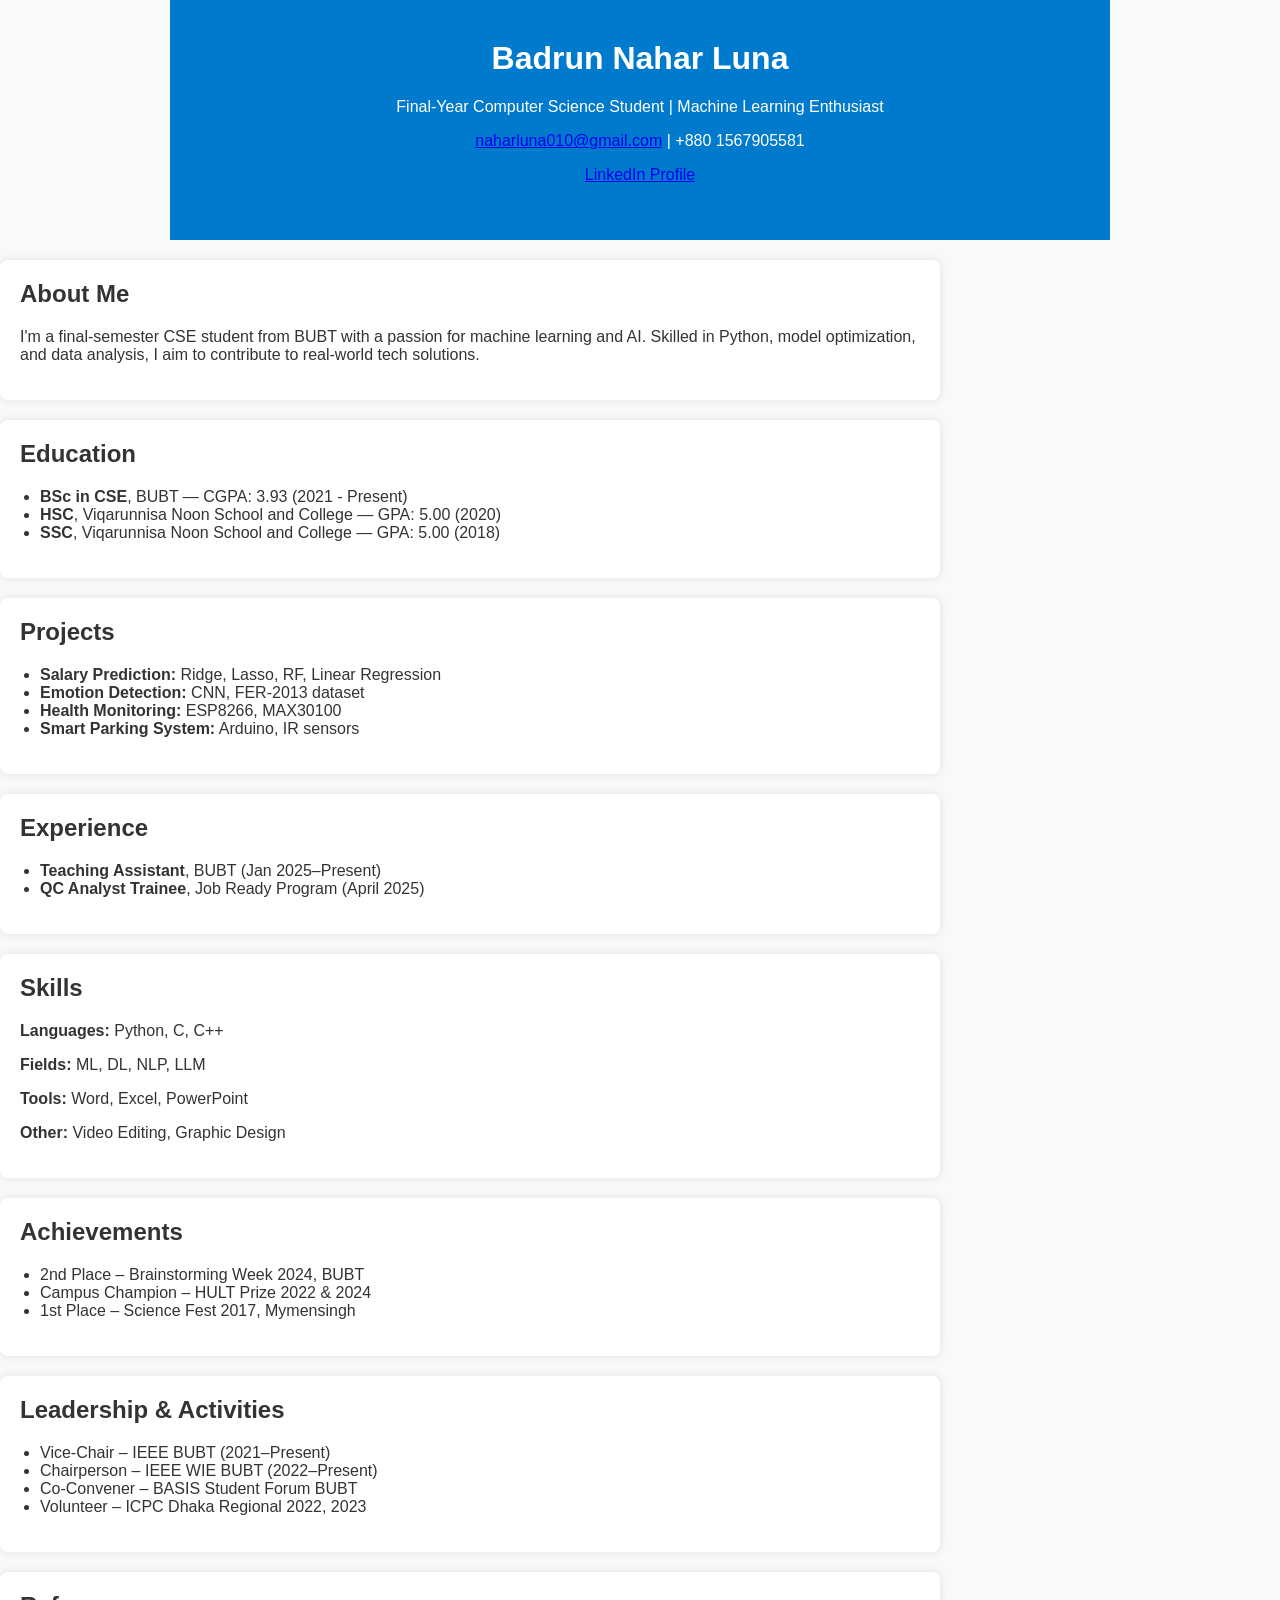
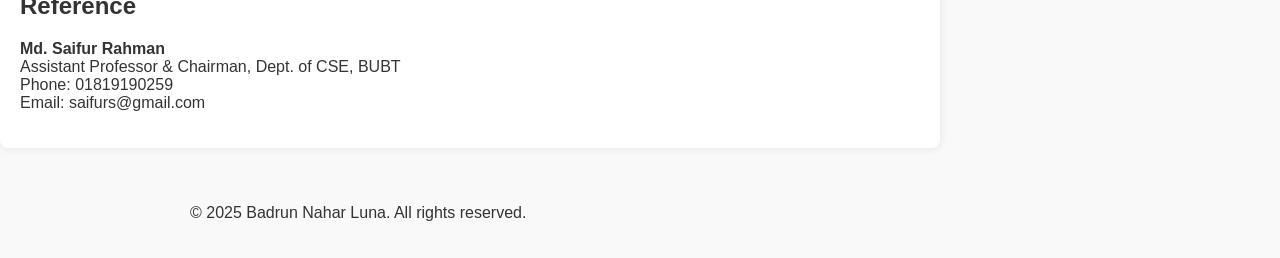
==== luna_portfolio.html @ e0781e16 "Add files via upload" ====
<!DOCTYPE html>
<html lang="en">
<head>
  <meta charset="UTF-8">
  <meta name="viewport" content="width=device-width, initial-scale=1.0">
  <title>Badrun Nahar Luna | ML Enthusiast</title>
  <style>
    body { font-family: Arial, sans-serif; margin: 0; padding: 0; background: #f9f9f9; color: #333; }
    header, section, footer { padding: 20px; max-width: 900px; margin: auto; }
    header { background: #007acc; color: white; text-align: center; padding: 40px 20px; }
    h1, h2 { margin-top: 0; }
    nav a { margin-right: 15px; color: #007acc; text-decoration: none; font-weight: bold; }
    section { background: white; margin: 20px 0; border-radius: 8px; box-shadow: 0 0 10px rgba(0,0,0,0.1); }
    ul { padding-left: 20px; }
  </style>
</head>
<body>

<header>
  <h1>Badrun Nahar Luna</h1>
  <p>Final-Year Computer Science Student | Machine Learning Enthusiast</p>
  <p><a href="mailto:naharluna010@gmail.com">naharluna010@gmail.com</a> | +880 1567905581</p>
  <p><a href="https://www.linkedin.com/in/badrun-nahar-luna-47a24b1b1" target="_blank">LinkedIn Profile</a></p>
</header>

<section>
  <h2>About Me</h2>
  <p>I'm a final-semester CSE student from BUBT with a passion for machine learning and AI. Skilled in Python, model optimization, and data analysis, I aim to contribute to real-world tech solutions.</p>
</section>

<section>
  <h2>Education</h2>
  <ul>
    <li><strong>BSc in CSE</strong>, BUBT — CGPA: 3.93 (2021 - Present)</li>
    <li><strong>HSC</strong>, Viqarunnisa Noon School and College — GPA: 5.00 (2020)</li>
    <li><strong>SSC</strong>, Viqarunnisa Noon School and College — GPA: 5.00 (2018)</li>
  </ul>
</section>

<section>
  <h2>Projects</h2>
  <ul>
    <li><strong>Salary Prediction:</strong> Ridge, Lasso, RF, Linear Regression</li>
    <li><strong>Emotion Detection:</strong> CNN, FER-2013 dataset</li>
    <li><strong>Health Monitoring:</strong> ESP8266, MAX30100</li>
    <li><strong>Smart Parking System:</strong> Arduino, IR sensors</li>
  </ul>
</section>

<section>
  <h2>Experience</h2>
  <ul>
    <li><strong>Teaching Assistant</strong>, BUBT (Jan 2025–Present)</li>
    <li><strong>QC Analyst Trainee</strong>, Job Ready Program (April 2025)</li>
  </ul>
</section>

<section>
  <h2>Skills</h2>
  <p><strong>Languages:</strong> Python, C, C++</p>
  <p><strong>Fields:</strong> ML, DL, NLP, LLM</p>
  <p><strong>Tools:</strong> Word, Excel, PowerPoint</p>
  <p><strong>Other:</strong> Video Editing, Graphic Design</p>
</section>

<section>
  <h2>Achievements</h2>
  <ul>
    <li>2nd Place – Brainstorming Week 2024, BUBT</li>
    <li>Campus Champion – HULT Prize 2022 & 2024</li>
    <li>1st Place – Science Fest 2017, Mymensingh</li>
  </ul>
</section>

<section>
  <h2>Leadership & Activities</h2>
  <ul>
    <li>Vice-Chair – IEEE BUBT (2021–Present)</li>
    <li>Chairperson – IEEE WIE BUBT (2022–Present)</li>
    <li>Co-Convener – BASIS Student Forum BUBT</li>
    <li>Volunteer – ICPC Dhaka Regional 2022, 2023</li>
  </ul>
</section>

<section>
  <h2>Reference</h2>
  <p><strong>Md. Saifur Rahman</strong><br>
  Assistant Professor & Chairman, Dept. of CSE, BUBT<br>
  Phone: 01819190259<br>
  Email: saifurs@gmail.com</p>
</section>

<footer>
  <p>&copy; 2025 Badrun Nahar Luna. All rights reserved.</p>
</footer>

</body>
</html>
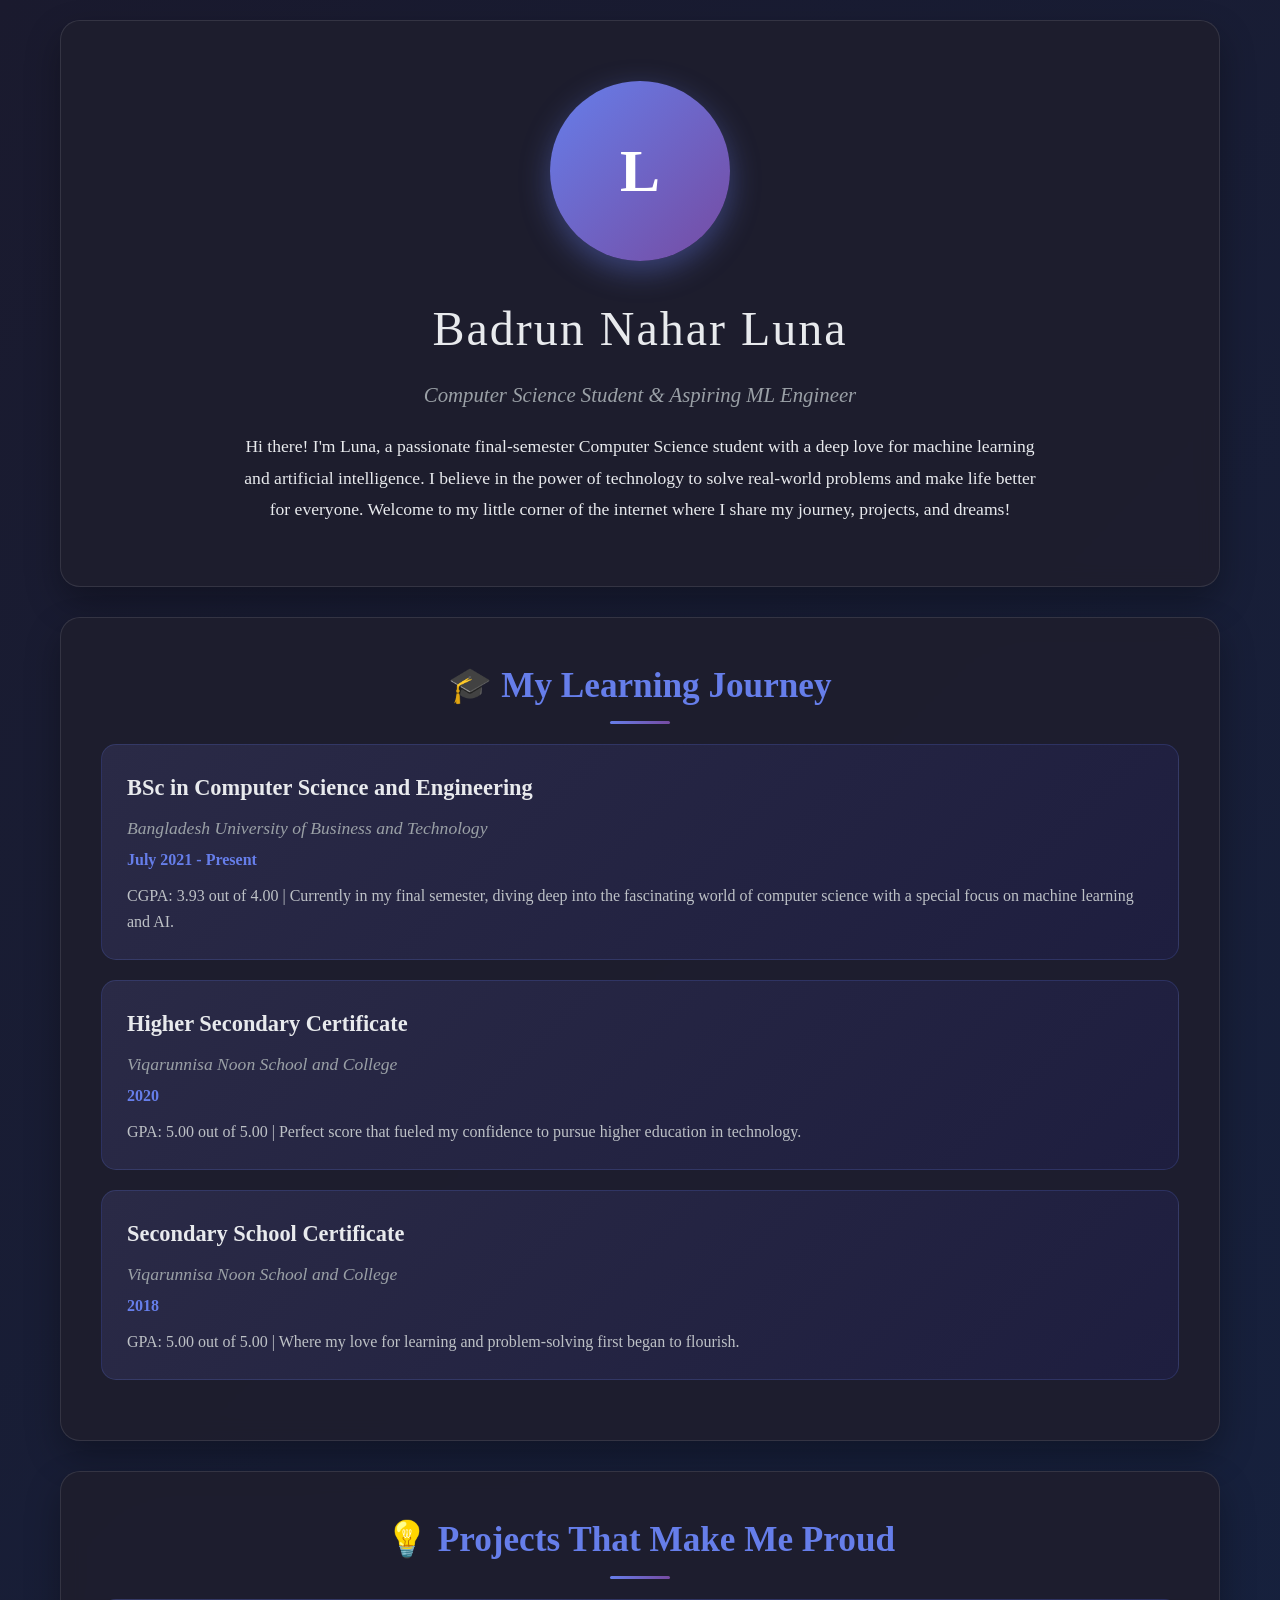
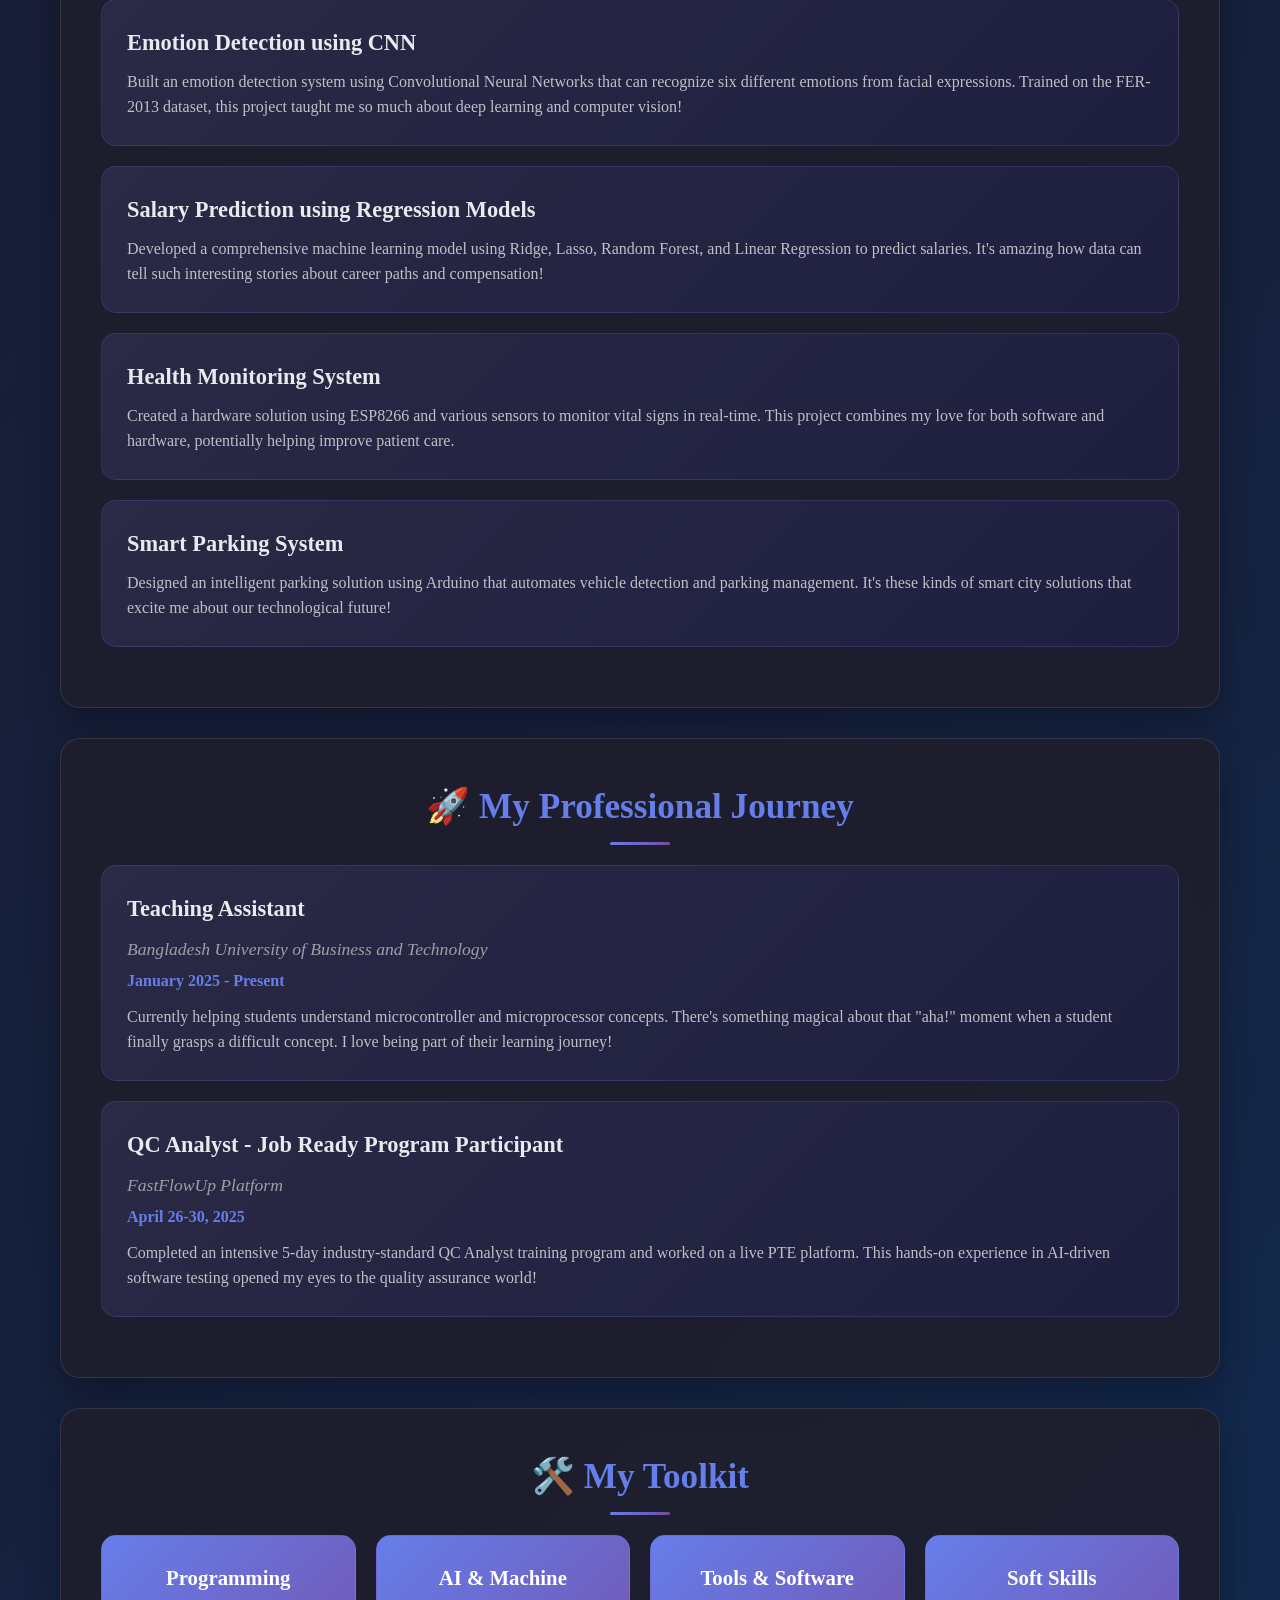
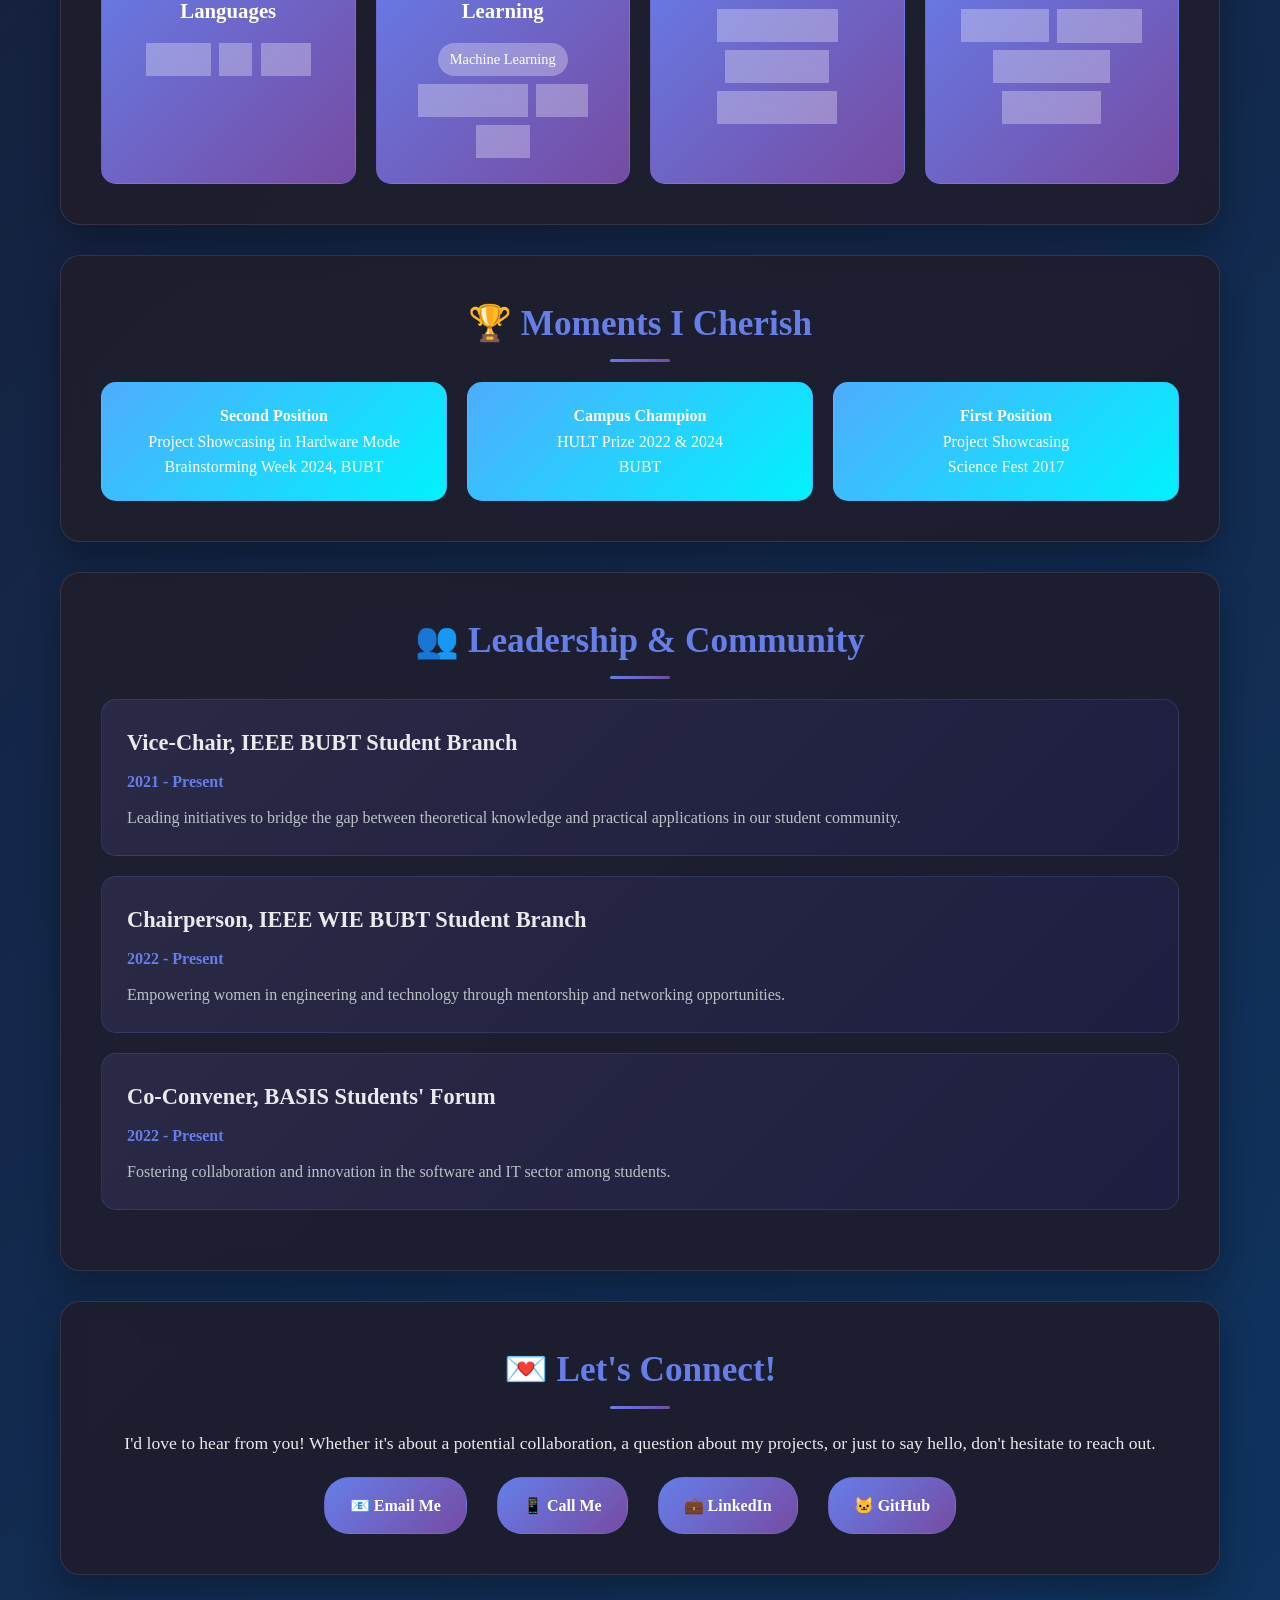
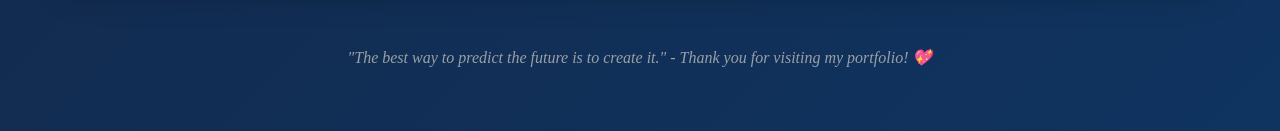
==== commit aacd30d7: "luna_portfolio.html" ====
--- a/luna_portfolio.html
+++ b/luna_portfolio.html
@@ -1,98 +1,487 @@
 <!DOCTYPE html>
 <html lang="en">
 <head>
-  <meta charset="UTF-8">
-  <meta name="viewport" content="width=device-width, initial-scale=1.0">
-  <title>Badrun Nahar Luna | ML Enthusiast</title>
-  <style>
-    body { font-family: Arial, sans-serif; margin: 0; padding: 0; background: #f9f9f9; color: #333; }
-    header, section, footer { padding: 20px; max-width: 900px; margin: auto; }
-    header { background: #007acc; color: white; text-align: center; padding: 40px 20px; }
-    h1, h2 { margin-top: 0; }
-    nav a { margin-right: 15px; color: #007acc; text-decoration: none; font-weight: bold; }
-    section { background: white; margin: 20px 0; border-radius: 8px; box-shadow: 0 0 10px rgba(0,0,0,0.1); }
-    ul { padding-left: 20px; }
-  </style>
+    <meta charset="UTF-8">
+    <meta name="viewport" content="width=device-width, initial-scale=1.0">
+    <title>Badrun Nahar Luna - Portfolio</title>
+    <style>
+        * {
+            margin: 0;
+            padding: 0;
+            box-sizing: border-box;
+        }
+
+        body {
+            font-family: 'Georgia', 'Times New Roman', serif;
+            line-height: 1.6;
+            color: #e8eaed;
+            background: linear-gradient(135deg, #1a1a2e 0%, #16213e 50%, #0f3460 100%);
+            min-height: 100vh;
+        }
+
+        .container {
+            max-width: 1200px;
+            margin: 0 auto;
+            padding: 20px;
+        }
+
+        .header {
+            text-align: center;
+            padding: 60px 0;
+            background: rgba(30, 30, 46, 0.95);
+            border-radius: 20px;
+            margin-bottom: 30px;
+            box-shadow: 0 15px 35px rgba(0, 0, 0, 0.3);
+            backdrop-filter: blur(10px);
+            border: 1px solid rgba(255, 255, 255, 0.1);
+        }
+
+        .profile-img {
+            width: 180px;
+            height: 180px;
+            border-radius: 50%;
+            background: linear-gradient(135deg, #667eea, #764ba2);
+            margin: 0 auto 30px;
+            display: flex;
+            align-items: center;
+            justify-content: center;
+            font-size: 60px;
+            color: white;
+            font-weight: bold;
+            box-shadow: 0 10px 30px rgba(102, 126, 234, 0.4);
+            animation: gentle-pulse 3s ease-in-out infinite;
+        }
+
+        @keyframes gentle-pulse {
+            0%, 100% { transform: scale(1); }
+            50% { transform: scale(1.05); }
+        }
+
+        .name {
+            font-size: 3em;
+            color: #e8eaed;
+            margin-bottom: 10px;
+            font-weight: 300;
+            letter-spacing: 2px;
+        }
+
+        .title {
+            font-size: 1.3em;
+            color: #9aa0a6;
+            margin-bottom: 20px;
+            font-style: italic;
+        }
+
+        .intro {
+            font-size: 1.1em;
+            color: #e8eaed;
+            max-width: 800px;
+            margin: 0 auto;
+            line-height: 1.8;
+        }
+
+        .section {
+            background: rgba(30, 30, 46, 0.95);
+            margin: 30px 0;
+            padding: 40px;
+            border-radius: 20px;
+            box-shadow: 0 15px 35px rgba(0, 0, 0, 0.3);
+            backdrop-filter: blur(10px);
+            border: 1px solid rgba(255, 255, 255, 0.1);
+            transition: transform 0.3s ease, box-shadow 0.3s ease;
+        }
+
+        .section:hover {
+            transform: translateY(-5px);
+            box-shadow: 0 20px 40px rgba(0, 0, 0, 0.4);
+            border-color: rgba(102, 126, 234, 0.3);
+        }
+
+        .section-title {
+            font-size: 2.2em;
+            color: #667eea;
+            margin-bottom: 30px;
+            text-align: center;
+            position: relative;
+        }
+
+        .section-title::after {
+            content: "";
+            position: absolute;
+            bottom: -10px;
+            left: 50%;
+            transform: translateX(-50%);
+            width: 60px;
+            height: 3px;
+            background: linear-gradient(to right, #667eea, #764ba2);
+            border-radius: 2px;
+        }
+
+        .education-item, .project-item, .experience-item {
+            background: linear-gradient(135deg, #2a2a46, #1e1e3f);
+            padding: 25px;
+            margin: 20px 0;
+            border-radius: 15px;
+            border-left: 5px solid #667eea;
+            border: 1px solid rgba(102, 126, 234, 0.2);
+            transition: all 0.3s ease;
+        }
+
+        .education-item:hover, .project-item:hover, .experience-item:hover {
+            transform: translateX(10px);
+            box-shadow: 0 10px 25px rgba(102, 126, 234, 0.3);
+            border-left-color: #764ba2;
+        }
+
+        .item-title {
+            font-size: 1.4em;
+            color: #e8eaed;
+            font-weight: bold;
+            margin-bottom: 8px;
+        }
+
+        .item-subtitle {
+            font-size: 1.1em;
+            color: #9aa0a6;
+            margin-bottom: 5px;
+            font-style: italic;
+        }
+
+        .item-date {
+            color: #667eea;
+            font-weight: bold;
+            margin-bottom: 10px;
+        }
+
+        .item-description {
+            color: #bdc1c6;
+            line-height: 1.6;
+        }
+
+        .skills-grid {
+            display: grid;
+            grid-template-columns: repeat(auto-fit, minmax(250px, 1fr));
+            gap: 20px;
+            margin-top: 20px;
+        }
+
+        .skill-category {
+            background: linear-gradient(135deg, #667eea, #764ba2);
+            padding: 25px;
+            border-radius: 15px;
+            text-align: center;
+            color: white;
+            border: 1px solid rgba(102, 126, 234, 0.3);
+            transition: transform 0.3s ease;
+        }
+
+        .skill-category:hover {
+            transform: scale(1.05);
+            box-shadow: 0 10px 25px rgba(102, 126, 234, 0.4);
+        }
+
+        .skill-category h4 {
+            font-size: 1.3em;
+            margin-bottom: 15px;
+        }
+
+        .skill-tags {
+            display: flex;
+            flex-wrap: wrap;
+            gap: 8px;
+            justify-content: center;
+        }
+
+        .skill-tag {
+            background: rgba(255, 255, 255, 0.3);
+            padding: 5px 12px;
+            border-radius: 20px;
+            font-size: 0.9em;
+            backdrop-filter: blur(5px);
+        }
+
+        .achievements {
+            display: grid;
+            grid-template-columns: repeat(auto-fit, minmax(300px, 1fr));
+            gap: 20px;
+            margin-top: 20px;
+        }
+
+        .achievement-item {
+            background: linear-gradient(135deg, #4facfe, #00f2fe);
+            padding: 20px;
+            border-radius: 15px;
+            color: white;
+            text-align: center;
+            border: 1px solid rgba(79, 172, 254, 0.3);
+            transition: transform 0.3s ease;
+        }
+
+        .achievement-item:hover {
+            transform: scale(1.05);
+            box-shadow: 0 10px 25px rgba(79, 172, 254, 0.4);
+        }
+
+        .contact-info {
+            text-align: center;
+            margin-top: 20px;
+        }
+
+        .contact-links {
+            display: flex;
+            justify-content: center;
+            gap: 30px;
+            flex-wrap: wrap;
+        }
+
+        .contact-link {
+            background: linear-gradient(135deg, #667eea, #764ba2);
+            color: white;
+            padding: 15px 25px;
+            text-decoration: none;
+            border-radius: 25px;
+            border: 1px solid rgba(102, 126, 234, 0.3);
+            transition: all 0.3s ease;
+            font-weight: bold;
+        }
+
+        .contact-link:hover {
+            transform: translateY(-3px);
+            box-shadow: 0 10px 25px rgba(102, 126, 234, 0.4);
+            border-color: rgba(118, 75, 162, 0.5);
+        }
+
+        .footer {
+            text-align: center;
+            padding: 40px 0;
+            color: #9aa0a6;
+            font-style: italic;
+        }
+
+        @media (max-width: 768px) {
+            .name { font-size: 2.2em; }
+            .section { padding: 25px; }
+            .contact-links { flex-direction: column; align-items: center; }
+            .skills-grid { grid-template-columns: 1fr; }
+        }
+    </style>
 </head>
 <body>
-
-<header>
-  <h1>Badrun Nahar Luna</h1>
-  <p>Final-Year Computer Science Student | Machine Learning Enthusiast</p>
-  <p><a href="mailto:naharluna010@gmail.com">naharluna010@gmail.com</a> | +880 1567905581</p>
-  <p><a href="https://www.linkedin.com/in/badrun-nahar-luna-47a24b1b1" target="_blank">LinkedIn Profile</a></p>
-</header>
-
-<section>
-  <h2>About Me</h2>
-  <p>I'm a final-semester CSE student from BUBT with a passion for machine learning and AI. Skilled in Python, model optimization, and data analysis, I aim to contribute to real-world tech solutions.</p>
-</section>
-
-<section>
-  <h2>Education</h2>
-  <ul>
-    <li><strong>BSc in CSE</strong>, BUBT — CGPA: 3.93 (2021 - Present)</li>
-    <li><strong>HSC</strong>, Viqarunnisa Noon School and College — GPA: 5.00 (2020)</li>
-    <li><strong>SSC</strong>, Viqarunnisa Noon School and College — GPA: 5.00 (2018)</li>
-  </ul>
-</section>
-
-<section>
-  <h2>Projects</h2>
-  <ul>
-    <li><strong>Salary Prediction:</strong> Ridge, Lasso, RF, Linear Regression</li>
-    <li><strong>Emotion Detection:</strong> CNN, FER-2013 dataset</li>
-    <li><strong>Health Monitoring:</strong> ESP8266, MAX30100</li>
-    <li><strong>Smart Parking System:</strong> Arduino, IR sensors</li>
-  </ul>
-</section>
-
-<section>
-  <h2>Experience</h2>
-  <ul>
-    <li><strong>Teaching Assistant</strong>, BUBT (Jan 2025–Present)</li>
-    <li><strong>QC Analyst Trainee</strong>, Job Ready Program (April 2025)</li>
-  </ul>
-</section>
-
-<section>
-  <h2>Skills</h2>
-  <p><strong>Languages:</strong> Python, C, C++</p>
-  <p><strong>Fields:</strong> ML, DL, NLP, LLM</p>
-  <p><strong>Tools:</strong> Word, Excel, PowerPoint</p>
-  <p><strong>Other:</strong> Video Editing, Graphic Design</p>
-</section>
-
-<section>
-  <h2>Achievements</h2>
-  <ul>
-    <li>2nd Place – Brainstorming Week 2024, BUBT</li>
-    <li>Campus Champion – HULT Prize 2022 & 2024</li>
-    <li>1st Place – Science Fest 2017, Mymensingh</li>
-  </ul>
-</section>
-
-<section>
-  <h2>Leadership & Activities</h2>
-  <ul>
-    <li>Vice-Chair – IEEE BUBT (2021–Present)</li>
-    <li>Chairperson – IEEE WIE BUBT (2022–Present)</li>
-    <li>Co-Convener – BASIS Student Forum BUBT</li>
-    <li>Volunteer – ICPC Dhaka Regional 2022, 2023</li>
-  </ul>
-</section>
-
-<section>
-  <h2>Reference</h2>
-  <p><strong>Md. Saifur Rahman</strong><br>
-  Assistant Professor & Chairman, Dept. of CSE, BUBT<br>
-  Phone: 01819190259<br>
-  Email: saifurs@gmail.com</p>
-</section>
-
-<footer>
-  <p>&copy; 2025 Badrun Nahar Luna. All rights reserved.</p>
-</footer>
-
+    <div class="container">
+        <!-- Header Section -->
+        <div class="header">
+            <div class="profile-img">L</div>
+            <h1 class="name">Badrun Nahar Luna</h1>
+            <p class="title">Computer Science Student & Aspiring ML Engineer</p>
+            <p class="intro">
+                Hi there! I'm Luna, a passionate final-semester Computer Science student with a deep love for machine learning and artificial intelligence. I believe in the power of technology to solve real-world problems and make life better for everyone. Welcome to my little corner of the internet where I share my journey, projects, and dreams!
+            </p>
+        </div>
+
+        <!-- Education Section -->
+        <div class="section">
+            <h2 class="section-title">🎓 My Learning Journey</h2>
+            <div class="education-item">
+                <div class="item-title">BSc in Computer Science and Engineering</div>
+                <div class="item-subtitle">Bangladesh University of Business and Technology</div>
+                <div class="item-date">July 2021 - Present</div>
+                <div class="item-description">CGPA: 3.93 out of 4.00 | Currently in my final semester, diving deep into the fascinating world of computer science with a special focus on machine learning and AI.</div>
+            </div>
+            <div class="education-item">
+                <div class="item-title">Higher Secondary Certificate</div>
+                <div class="item-subtitle">Viqarunnisa Noon School and College</div>
+                <div class="item-date">2020</div>
+                <div class="item-description">GPA: 5.00 out of 5.00 | Perfect score that fueled my confidence to pursue higher education in technology.</div>
+            </div>
+            <div class="education-item">
+                <div class="item-title">Secondary School Certificate</div>
+                <div class="item-subtitle">Viqarunnisa Noon School and College</div>
+                <div class="item-date">2018</div>
+                <div class="item-description">GPA: 5.00 out of 5.00 | Where my love for learning and problem-solving first began to flourish.</div>
+            </div>
+        </div>
+
+        <!-- Projects Section -->
+        <div class="section">
+            <h2 class="section-title">💡 Projects That Make Me Proud</h2>
+            <div class="project-item">
+                <div class="item-title">Emotion Detection using CNN</div>
+                <div class="item-description">Built an emotion detection system using Convolutional Neural Networks that can recognize six different emotions from facial expressions. Trained on the FER-2013 dataset, this project taught me so much about deep learning and computer vision!</div>
+            </div>
+            <div class="project-item">
+                <div class="item-title">Salary Prediction using Regression Models</div>
+                <div class="item-description">Developed a comprehensive machine learning model using Ridge, Lasso, Random Forest, and Linear Regression to predict salaries. It's amazing how data can tell such interesting stories about career paths and compensation!</div>
+            </div>
+            <div class="project-item">
+                <div class="item-title">Health Monitoring System</div>
+                <div class="item-description">Created a hardware solution using ESP8266 and various sensors to monitor vital signs in real-time. This project combines my love for both software and hardware, potentially helping improve patient care.</div>
+            </div>
+            <div class="project-item">
+                <div class="item-title">Smart Parking System</div>
+                <div class="item-description">Designed an intelligent parking solution using Arduino that automates vehicle detection and parking management. It's these kinds of smart city solutions that excite me about our technological future!</div>
+            </div>
+        </div>
+
+        <!-- Experience Section -->
+        <div class="section">
+            <h2 class="section-title">🚀 My Professional Journey</h2>
+            <div class="experience-item">
+                <div class="item-title">Teaching Assistant</div>
+                <div class="item-subtitle">Bangladesh University of Business and Technology</div>
+                <div class="item-date">January 2025 - Present</div>
+                <div class="item-description">Currently helping students understand microcontroller and microprocessor concepts. There's something magical about that "aha!" moment when a student finally grasps a difficult concept. I love being part of their learning journey!</div>
+            </div>
+            <div class="experience-item">
+                <div class="item-title">QC Analyst - Job Ready Program Participant</div>
+                <div class="item-subtitle">FastFlowUp Platform</div>
+                <div class="item-date">April 26-30, 2025</div>
+                <div class="item-description">Completed an intensive 5-day industry-standard QC Analyst training program and worked on a live PTE platform. This hands-on experience in AI-driven software testing opened my eyes to the quality assurance world!</div>
+            </div>
+        </div>
+
+        <!-- Skills Section -->
+        <div class="section">
+            <h2 class="section-title">🛠️ My Toolkit</h2>
+            <div class="skills-grid">
+                <div class="skill-category">
+                    <h4>Programming Languages</h4>
+                    <div class="skill-tags">
+                        <span class="skill-tag">Python</span>
+                        <span class="skill-tag">C</span>
+                        <span class="skill-tag">C++</span>
+                    </div>
+                </div>
+                <div class="skill-category">
+                    <h4>AI & Machine Learning</h4>
+                    <div class="skill-tags">
+                        <span class="skill-tag">Machine Learning</span>
+                        <span class="skill-tag">Deep Learning</span>
+                        <span class="skill-tag">NLP</span>
+                        <span class="skill-tag">LLM</span>
+                    </div>
+                </div>
+                <div class="skill-category">
+                    <h4>Tools & Software</h4>
+                    <div class="skill-tags">
+                        <span class="skill-tag">Microsoft Office</span>
+                        <span class="skill-tag">Video Editing</span>
+                        <span class="skill-tag">Graphics Design</span>
+                    </div>
+                </div>
+                <div class="skill-category">
+                    <h4>Soft Skills</h4>
+                    <div class="skill-tags">
+                        <span class="skill-tag">Leadership</span>
+                        <span class="skill-tag">Teamwork</span>
+                        <span class="skill-tag">Communication</span>
+                        <span class="skill-tag">Management</span>
+                    </div>
+                </div>
+            </div>
+        </div>
+
+        <!-- Achievements Section -->
+        <div class="section">
+            <h2 class="section-title">🏆 Moments I Cherish</h2>
+            <div class="achievements">
+                <div class="achievement-item">
+                    <h4>Second Position</h4>
+                    <p>Project Showcasing in Hardware Mode<br>Brainstorming Week 2024, BUBT</p>
+                </div>
+                <div class="achievement-item">
+                    <h4>Campus Champion</h4>
+                    <p>HULT Prize 2022 & 2024<br>BUBT</p>
+                </div>
+                <div class="achievement-item">
+                    <h4>First Position</h4>
+                    <p>Project Showcasing<br>Science Fest 2017</p>
+                </div>
+            </div>
+        </div>
+
+        <!-- Leadership Section -->
+        <div class="section">
+            <h2 class="section-title">👥 Leadership & Community</h2>
+            <div class="experience-item">
+                <div class="item-title">Vice-Chair, IEEE BUBT Student Branch</div>
+                <div class="item-date">2021 - Present</div>
+                <div class="item-description">Leading initiatives to bridge the gap between theoretical knowledge and practical applications in our student community.</div>
+            </div>
+            <div class="experience-item">
+                <div class="item-title">Chairperson, IEEE WIE BUBT Student Branch</div>
+                <div class="item-date">2022 - Present</div>
+                <div class="item-description">Empowering women in engineering and technology through mentorship and networking opportunities.</div>
+            </div>
+            <div class="experience-item">
+                <div class="item-title">Co-Convener, BASIS Students' Forum</div>
+                <div class="item-date">2022 - Present</div>
+                <div class="item-description">Fostering collaboration and innovation in the software and IT sector among students.</div>
+            </div>
+        </div>
+
+        <!-- Contact Section -->
+        <div class="section">
+            <h2 class="section-title">💌 Let's Connect!</h2>
+            <div class="contact-info">
+                <p style="margin-bottom: 20px; font-size: 1.1em;">I'd love to hear from you! Whether it's about a potential collaboration, a question about my projects, or just to say hello, don't hesitate to reach out.</p>
+                <div class="contact-links">
+                    <a href="mailto:naharluna010@gmail.com" class="contact-link">📧 Email Me</a>
+                    <a href="tel:+8801567905581" class="contact-link">📱 Call Me</a>
+                    <a href="#" class="contact-link">💼 LinkedIn</a>
+                    <a href="#" class="contact-link">🐱 GitHub</a>
+                </div>
+            </div>
+        </div>
+
+        <div class="footer">
+            <p>"The best way to predict the future is to create it." - Thank you for visiting my portfolio! 💖</p>
+        </div>
+    </div>
+
+    <script>
+        // Add smooth scrolling and gentle animations
+        document.addEventListener('DOMContentLoaded', function() {
+            // Smooth scroll for any internal links
+            document.querySelectorAll('a[href^="#"]').forEach(anchor => {
+                anchor.addEventListener('click', function (e) {
+                    e.preventDefault();
+                    const target = document.querySelector(this.getAttribute('href'));
+                    if (target) {
+                        target.scrollIntoView({
+                            behavior: 'smooth',
+                            block: 'start'
+                        });
+                    }
+                });
+            });
+
+            // Add gentle entrance animations
+            const sections = document.querySelectorAll('.section');
+            const observerOptions = {
+                threshold: 0.1,
+                rootMargin: '0px 0px -50px 0px'
+            };
+
+            const observer = new IntersectionObserver((entries) => {
+                entries.forEach(entry => {
+                    if (entry.isIntersecting) {
+                        entry.target.style.opacity = '1';
+                        entry.target.style.transform = 'translateY(0)';
+                    }
+                });
+            }, observerOptions);
+
+            sections.forEach(section => {
+                section.style.opacity = '0';
+                section.style.transform = 'translateY(20px)';
+                section.style.transition = 'opacity 0.6s ease, transform 0.6s ease';
+                observer.observe(section);
+            });
+
+            // Header appears immediately
+            document.querySelector('.header').style.opacity = '1';
+            document.querySelector('.header').style.transform = 'translateY(0)';
+        });
+    </script>
 </body>
 </html>
